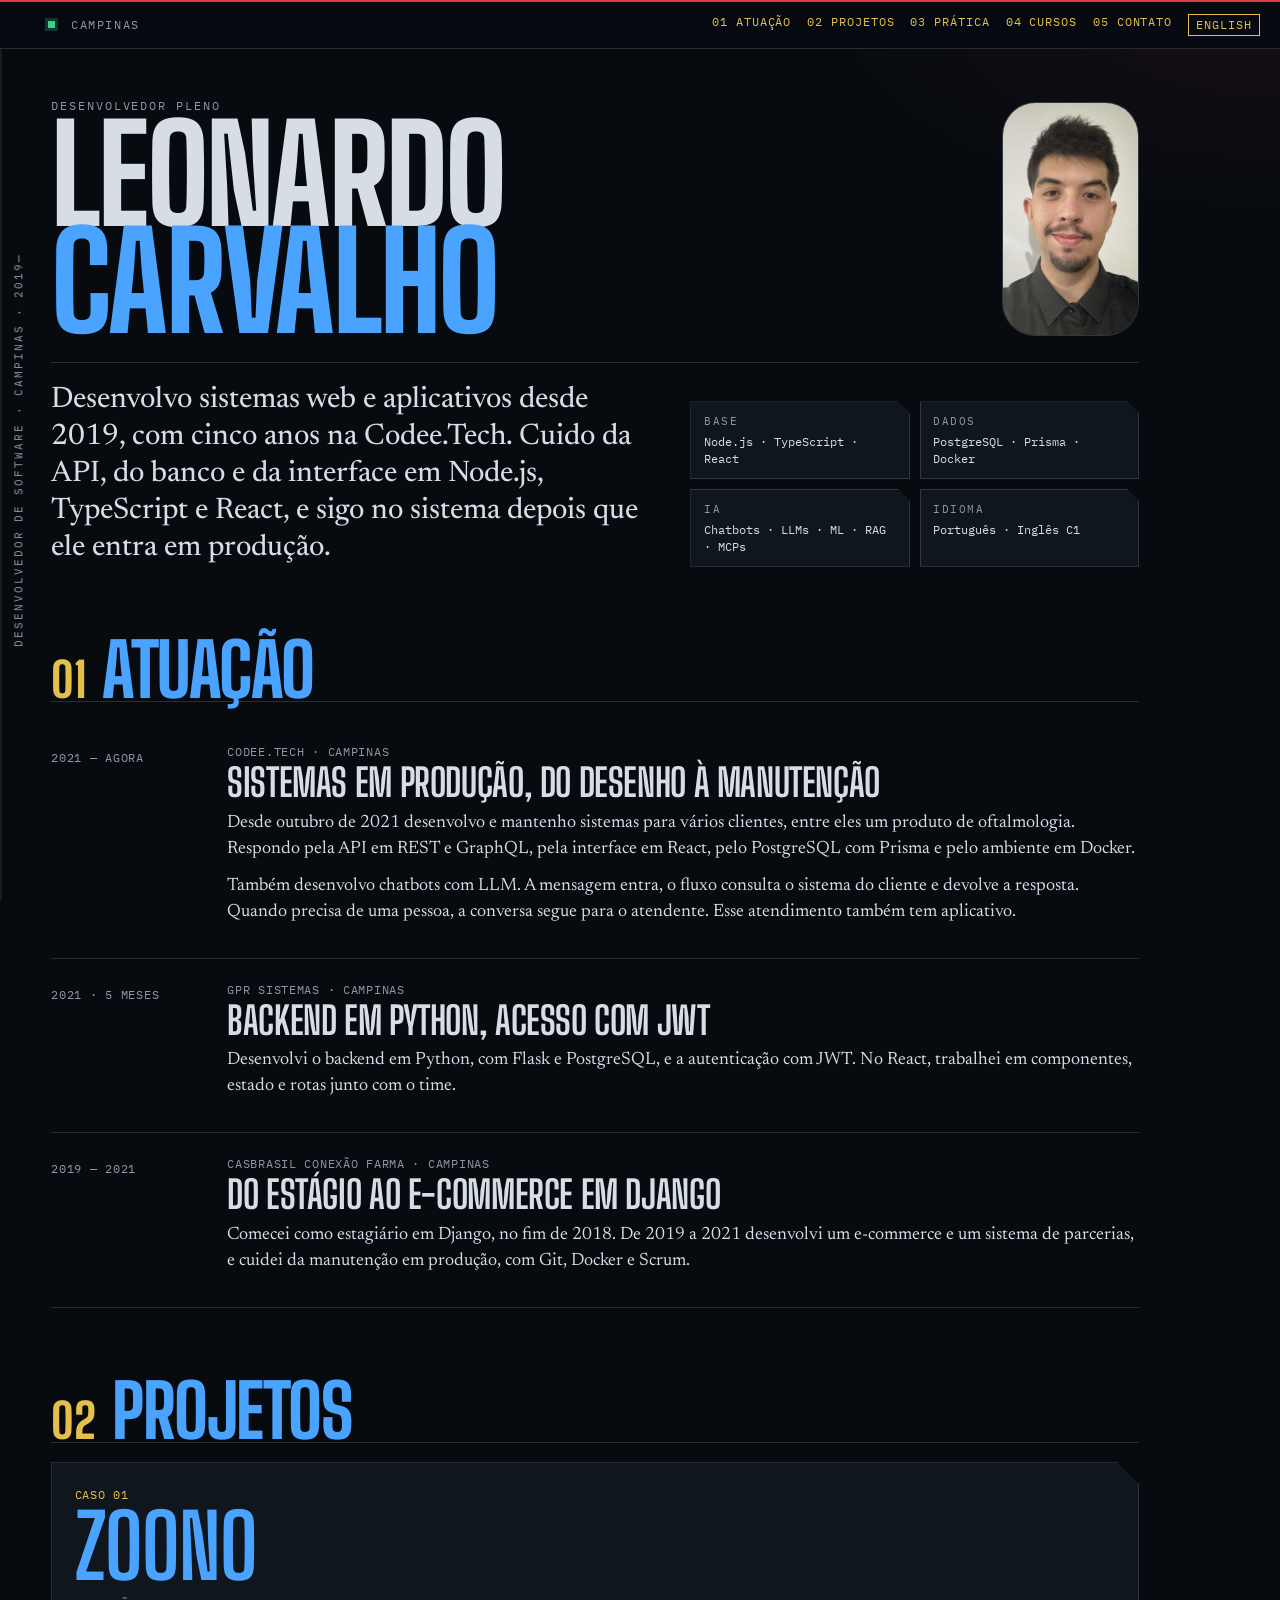
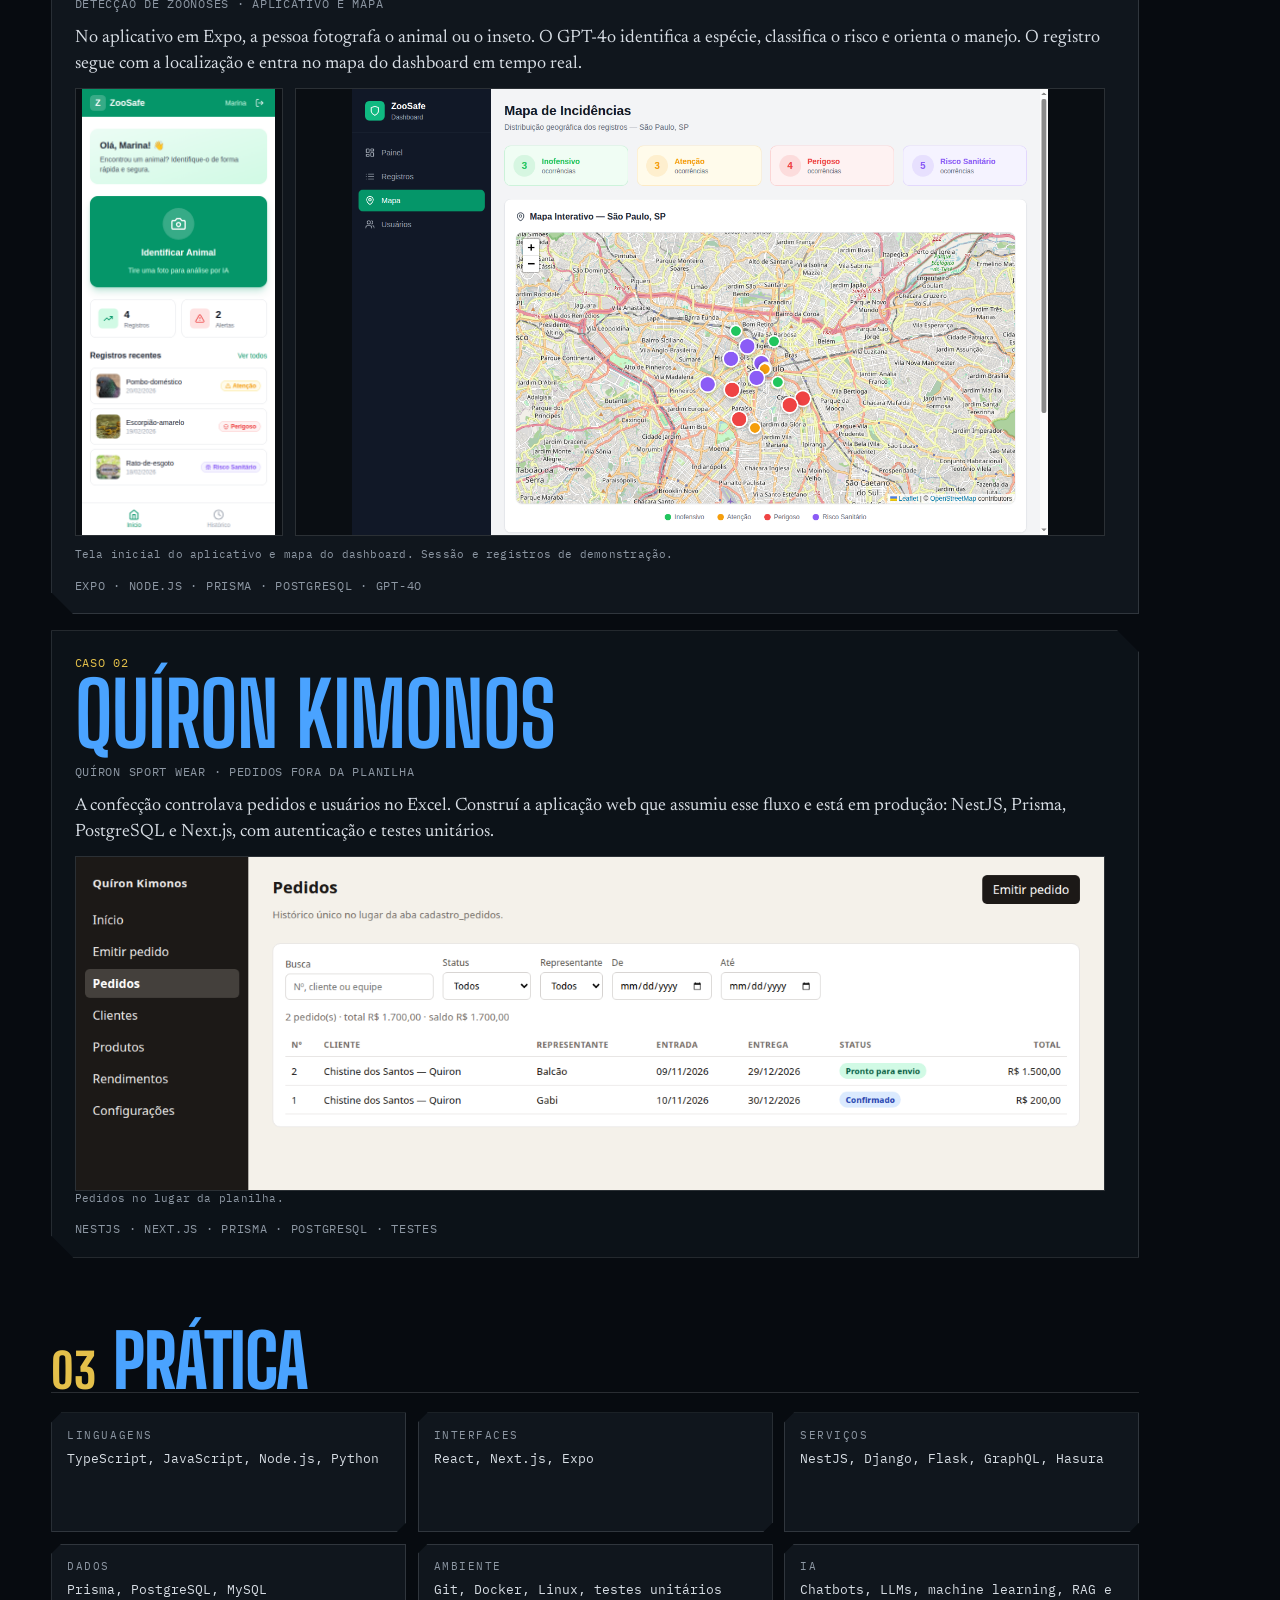
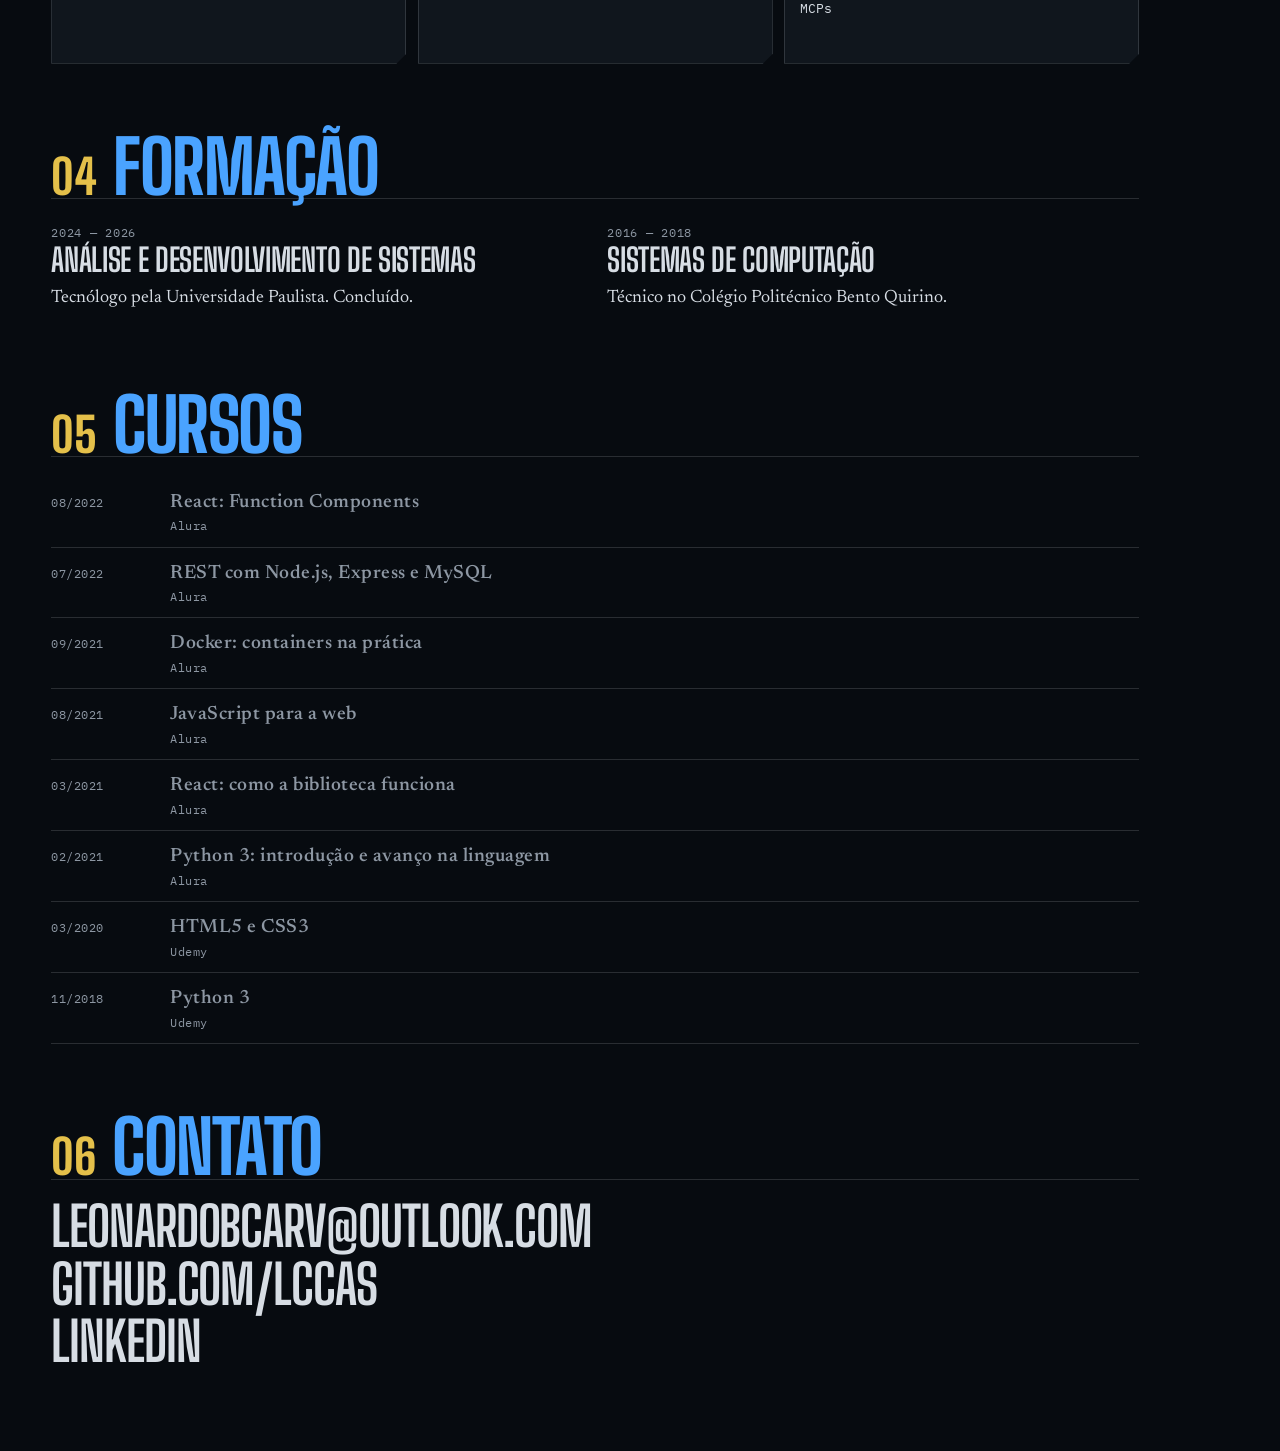
==== index.html @ 5de70f2d "init" ====
<!DOCTYPE html>
<html lang="pt-BR">
<head>
  <meta charset="utf-8" />
  <meta name="viewport" content="width=device-width, initial-scale=1" />
  <title>Leonardo Carvalho — Desenvolvedor de Software</title>
  <meta name="description" content="Leonardo Carvalho, desenvolvedor de software pleno em Campinas. Node.js, TypeScript, React, Python, chatbots e LLMs." />
  <link rel="preconnect" href="https://fonts.googleapis.com" />
  <link rel="preconnect" href="https://fonts.gstatic.com" crossorigin />
  <link href="https://fonts.googleapis.com/css2?family=Big+Shoulders+Display:wght@600;800&family=IBM+Plex+Mono:wght@400;500&family=Newsreader:ital,opsz,wght@0,6..72,450;0,6..72,560;1,6..72,450&display=swap" rel="stylesheet" />
  <link rel="stylesheet" href="styles.css" />
  <link rel="alternate" hreflang="en" href="en/index.html" />
  <link rel="icon" href="data:image/svg+xml,%3Csvg xmlns='http://www.w3.org/2000/svg' viewBox='0 0 32 32'%3E%3Crect width='32' height='32' fill='%23110f0a'/%3E%3Cpath d='M4 4h8M4 4v8M28 28h-8M28 28v-8' stroke='%23f5e642' stroke-width='2'/%3E%3C/svg%3E" />
</head>
<body>
  <header class="hud">
    <p class="hud-id"><span class="live"></span> Campinas</p>
    <nav aria-label="Seções">
      <a href="#atuacao">01 Atuação</a>
      <a href="#projetos">02 Projetos</a>
      <a href="#pratica">03 Prática</a>
      <a href="#cursos">04 Cursos</a>
      <a href="#contato">05 Contato</a>
      <a class="lang" href="en/index.html" hreflang="en" lang="en">English</a>
    </nav>
  </header>

  <p class="spine" aria-hidden="true">Desenvolvedor de software · Campinas · 2019—</p>

  <main id="topo">
    <section class="cover">
      <div class="cover-head">
        <div>
          <p class="kicker">Desenvolvedor pleno</p>
          <h1>
            <span>Leonardo</span>
            <span class="hit">Carvalho</span>
          </h1>
        </div>
        <img class="portrait" src="images/leonardo.jpg" alt="Retrato de Leonardo Carvalho.">
      </div>
      <div class="cover-grid">
        <p class="lede">Desenvolvo sistemas web e aplicativos desde 2019, com cinco anos na Codee.Tech. Cuido da API, do banco e da interface em Node.js, TypeScript e React, e sigo no sistema depois que ele entra em produção.</p>
        <dl class="meters">
          <div><dt>Base</dt><dd>Node.js · TypeScript · React</dd></div>
          <div><dt>Dados</dt><dd>PostgreSQL · Prisma · Docker</dd></div>
          <div><dt>IA</dt><dd>Chatbots · LLMs · ML · RAG · MCPs</dd></div>
          <div><dt>Idioma</dt><dd>Português · Inglês C1</dd></div>
        </dl>
      </div>
    </section>

    <section id="atuacao" class="chapter">
      <header class="chapter-head">
        <p>01</p>
        <h2>Atuação</h2>
      </header>

      <article class="plate">
        <p class="stamp">2021 — agora</p>
        <div>
          <p class="org">Codee.Tech · Campinas</p>
          <h3>Sistemas em produção, do desenho à manutenção</h3>
          <p>Desde outubro de 2021 desenvolvo e mantenho sistemas para vários clientes, entre eles um produto de oftalmologia. Respondo pela API em REST e GraphQL, pela interface em React, pelo PostgreSQL com Prisma e pelo ambiente em Docker.</p>
          <p>Também desenvolvo chatbots com LLM. A mensagem entra, o fluxo consulta o sistema do cliente e devolve a resposta. Quando precisa de uma pessoa, a conversa segue para o atendente. Esse atendimento também tem aplicativo.</p>
        </div>
      </article>

      <article class="plate">
        <p class="stamp">2021 · 5 meses</p>
        <div>
          <p class="org">GPR Sistemas · Campinas</p>
          <h3>Backend em Python, acesso com JWT</h3>
          <p>Desenvolvi o backend em Python, com Flask e PostgreSQL, e a autenticação com JWT. No React, trabalhei em componentes, estado e rotas junto com o time.</p>
        </div>
      </article>

      <article class="plate">
        <p class="stamp">2019 — 2021</p>
        <div>
          <p class="org">Casbrasil Conexão Farma · Campinas</p>
          <h3>Do estágio ao e-commerce em Django</h3>
          <p>Comecei como estagiário em Django, no fim de 2018. De 2019 a 2021 desenvolvi um e-commerce e um sistema de parcerias, e cuidei da manutenção em produção, com Git, Docker e Scrum.</p>
        </div>
      </article>
    </section>

    <section id="projetos" class="chapter">
      <header class="chapter-head">
        <p>02</p>
        <h2>Projetos</h2>
      </header>

      <article class="feature">
        <p class="case">Caso 01</p>
        <h3>ZooNo</h3>
        <p class="tag">Detecção de zoonoses · aplicativo e mapa</p>
        <p>No aplicativo em Expo, a pessoa fotografa o animal ou o inseto. O GPT-4o identifica a espécie, classifica o risco e orienta o manejo. O registro segue com a localização e entra no mapa do dashboard em tempo real.</p>
        <figure class="shots">
          <img src="images/zoono-home.png" alt="Tela inicial do aplicativo ZooNo, logo depois do login, com o atalho para identificar o animal e os registros recentes.">
          <img src="images/zoono-mapa.png" alt="Mapa de incidências do dashboard ZooNo, com registros classificados por nível de risco.">
          <figcaption>Tela inicial do aplicativo e mapa do dashboard. Sessão e registros de demonstração.</figcaption>
        </figure>
        <p class="spec-line">Expo · Node.js · Prisma · PostgreSQL · GPT-4o</p>
      </article>

      <article class="feature alt">
        <p class="case">Caso 02</p>
        <h3>Quíron Kimonos</h3>
        <p class="tag">Quíron Sport Wear · pedidos fora da planilha</p>
        <p>A confecção controlava pedidos e usuários no Excel. Construí a aplicação web que assumiu esse fluxo e está em produção: NestJS, Prisma, PostgreSQL e Next.js, com autenticação e testes unitários.</p>
        <figure class="shot-wide">
          <img src="images/quiron-pedidos.png" alt="Lista de pedidos do Quíron Kimonos, com busca, status, cliente e total.">
          <figcaption>Pedidos no lugar da planilha.</figcaption>
        </figure>
        <p class="spec-line">NestJS · Next.js · Prisma · PostgreSQL · testes</p>
      </article>

    </section>

    <section id="pratica" class="chapter">
      <header class="chapter-head">
        <p>03</p>
        <h2>Prática</h2>
      </header>
      <ul class="grid">
        <li><span>Linguagens</span>TypeScript, JavaScript, Node.js, Python</li>
        <li><span>Interfaces</span>React, Next.js, Expo</li>
        <li><span>Serviços</span>NestJS, Django, Flask, GraphQL, Hasura</li>
        <li><span>Dados</span>Prisma, PostgreSQL, MySQL</li>
        <li><span>Ambiente</span>Git, Docker, Linux, testes unitários</li>
        <li><span>IA</span>Chatbots, LLMs, machine learning, RAG e MCPs</li>
      </ul>
    </section>

    <section id="formacao" class="chapter slim">
      <header class="chapter-head">
        <p>04</p>
        <h2>Formação</h2>
      </header>
      <div class="two">
        <article>
          <p class="stamp">2024 — 2026</p>
          <h3>Análise e Desenvolvimento de Sistemas</h3>
          <p>Tecnólogo pela Universidade Paulista. Concluído.</p>
        </article>
        <article>
          <p class="stamp">2016 — 2018</p>
          <h3>Sistemas de Computação</h3>
          <p>Técnico no Colégio Politécnico Bento Quirino.</p>
        </article>
      </div>
    </section>

    <section id="cursos" class="chapter">
      <header class="chapter-head">
        <p>05</p>
        <h2>Cursos</h2>
      </header>
      <ul class="courses">
        <li><span>08/2022</span><div><strong>React: Function Components</strong>Alura</div></li>
        <li><span>07/2022</span><div><strong>REST com Node.js, Express e MySQL</strong>Alura</div></li>
        <li><span>09/2021</span><div><strong>Docker: containers na prática</strong>Alura</div></li>
        <li><span>08/2021</span><div><strong>JavaScript para a web</strong>Alura</div></li>
        <li><span>03/2021</span><div><strong>React: como a biblioteca funciona</strong>Alura</div></li>
        <li><span>02/2021</span><div><strong>Python 3: introdução e avanço na linguagem</strong>Alura</div></li>
        <li><span>03/2020</span><div><strong>HTML5 e CSS3</strong>Udemy</div></li>
        <li><span>11/2018</span><div><strong>Python 3</strong>Udemy</div></li>
      </ul>
    </section>

    <section id="contato" class="chapter contact">
      <header class="chapter-head">
        <p>06</p>
        <h2>Contato</h2>
      </header>
      <ul>
        <li><a href="mailto:leonardobcarv@outlook.com">leonardobcarv@outlook.com</a></li>
        <li><a href="https://github.com/lccas" rel="noopener noreferrer">github.com/lccas</a></li>
        <li><a href="https://linkedin.com/in/leonardocarvalho133" rel="noopener noreferrer">LinkedIn</a></li>
      </ul>
    </section>
  </main>
</body>
</html>
---- styles.css ----
:root {
  --bg: #070b10;
  --bg-2: #10161d;
  --ink: #d7dde4;
  --muted: #8d97a3;
  --line: rgba(215, 221, 228, 0.16);
  --blue: #4aa3ff;
  --yellow: #e4c04a;
  --green: #3dcf8e;
  --red: #e23b48;
  --display: "Big Shoulders Display", "Arial Narrow", Impact, sans-serif;
  --serif: "Newsreader", Georgia, serif;
  --mono: "IBM Plex Mono", ui-monospace, monospace;
}

* { box-sizing: border-box; }

html { scroll-behavior: smooth; }

body {
  margin: 0;
  background:
    radial-gradient(900px 420px at 100% 0%, rgba(226, 59, 72, 0.08), transparent 50%),
    var(--bg);
  color: var(--ink);
  font-family: var(--serif);
  font-size: 1.125rem;
  line-height: 1.45;
}

::selection { background: var(--blue); color: #071018; }

a { color: var(--blue); text-decoration-thickness: 1px; text-underline-offset: 0.18em; }
a:hover { color: var(--ink); }
a:focus-visible { outline: 2px solid var(--blue); outline-offset: 3px; }

.hud {
  position: sticky;
  top: 0;
  z-index: 5;
  display: flex;
  justify-content: space-between;
  align-items: center;
  gap: 1rem;
  padding: 0.75rem 1.25rem 0.75rem 3rem;
  background: rgba(7, 11, 16, 0.94);
  border-top: 2px solid var(--red);
  border-bottom: 1px solid var(--line);
}

.hud-id {
  margin: 0;
  font-family: var(--mono);
  font-size: 0.72rem;
  letter-spacing: 0.14em;
  text-transform: uppercase;
  color: var(--muted);
}

.live {
  display: inline-block;
  width: 0.45rem;
  height: 0.45rem;
  margin-right: 0.45rem;
  background: var(--green);
  box-shadow: 0 0 0 3px rgba(61, 207, 142, 0.22);
  vertical-align: 0.05em;
}

nav { display: flex; flex-wrap: wrap; gap: 0.35rem 1rem; }

nav a {
  color: var(--yellow);
  font-family: var(--mono);
  font-size: 0.72rem;
  letter-spacing: 0.08em;
  text-transform: uppercase;
  text-decoration: none;
}

nav a:hover { color: var(--ink); }

nav a.lang {
  padding: 0.2rem 0.45rem;
  border: 1px solid var(--yellow);
  line-height: 1.2;
}

nav a.lang:hover { border-color: var(--ink); }

.spine {
  position: fixed;
  z-index: 3;
  top: 0;
  bottom: 0;
  left: 0;
  width: 2.4rem;
  margin: 0;
  display: flex;
  align-items: center;
  justify-content: center;
  writing-mode: vertical-rl;
  transform: rotate(180deg);
  border-right: 1px solid var(--line);
  background: #070b10;
  color: var(--muted);
  font-family: var(--mono);
  font-size: 0.68rem;
  letter-spacing: 0.18em;
  text-transform: uppercase;
}

main {
  width: min(68rem, calc(100% - 4.6rem));
  margin: 0 1.4rem 0 3.2rem;
  padding: 3rem 0 5rem;
}

.chapter,
.cover { scroll-margin-top: 4.5rem; }

.kicker {
  margin: 0 0 0.4rem;
  color: var(--muted);
  font-family: var(--mono);
  font-size: 0.75rem;
  letter-spacing: 0.16em;
  text-transform: uppercase;
}

h1 {
  margin: 0;
  font-family: var(--display);
  font-weight: 800;
  font-size: clamp(4.6rem, 13vw, 8.4rem);
  line-height: 0.8;
  letter-spacing: -0.02em;
  text-transform: uppercase;
}

h1 span { display: block; }

h1 .hit { color: var(--blue); }

.cover-head {
  display: grid;
  grid-template-columns: minmax(0, 1fr) auto;
  align-items: end;
  gap: 1.2rem 1.6rem;
}

.portrait {
  width: 8.6rem;
  height: 14.6rem;
  margin: 0;
  object-fit: cover;
  object-position: center 18%;
  border: 1px solid var(--line);
  border-radius: 2.1rem;
  background: var(--bg-2);
}

.cover-grid {
  display: grid;
  grid-template-columns: 1.15fr 0.85fr;
  gap: 2rem;
  align-items: end;
  margin-top: 1.6rem;
  padding-top: 1.2rem;
  border-top: 1px solid var(--line);
}

.lede {
  margin: 0;
  max-width: 38rem;
  font-size: clamp(1.35rem, 2.4vw, 1.85rem);
  line-height: 1.25;
  font-weight: 450;
}

.meters {
  margin: 0;
  display: grid;
  grid-template-columns: 1fr 1fr;
  gap: 0.6rem;
}

.meters div {
  padding: 0.75rem 0.8rem 0.7rem;
  background: var(--bg-2);
  border: 1px solid var(--line);
  clip-path: polygon(0 0, calc(100% - 12px) 0, 100% 12px, 100% 100%, 0 100%);
}

.meters dt {
  margin: 0 0 0.2rem;
  color: var(--muted);
  font-family: var(--mono);
  font-size: 0.68rem;
  letter-spacing: 0.14em;
  text-transform: uppercase;
}

.meters dd {
  margin: 0;
  font-family: var(--mono);
  font-size: 0.78rem;
  line-height: 1.35;
  color: var(--ink);
}

.chapter { margin-top: 4.5rem; }

.chapter-head {
  display: flex;
  align-items: baseline;
  gap: 1rem;
  margin-bottom: 1.2rem;
  border-bottom: 1px solid var(--line);
}

.chapter-head p {
  margin: 0;
  color: var(--yellow);
  font-family: var(--display);
  font-size: 3rem;
  font-weight: 800;
  line-height: 0.9;
}

h2 {
  margin: 0;
  color: var(--blue);
  font-family: var(--display);
  font-weight: 800;
  font-size: clamp(3rem, 7vw, 4.6rem);
  line-height: 0.85;
  letter-spacing: -0.02em;
  text-transform: uppercase;
}

.plate {
  display: grid;
  grid-template-columns: 9.5rem 1fr;
  gap: 1rem 1.5rem;
  padding: 1.35rem 0;
  border-bottom: 1px solid rgba(239, 231, 210, 0.14);
}

.stamp,
.org,
.tag,
.spec-line,
.case {
  font-family: var(--mono);
  letter-spacing: 0.06em;
  text-transform: uppercase;
}

.stamp {
  margin: 0.35rem 0 0;
  color: var(--muted);
  font-size: 0.75rem;
}

.org, .tag {
  margin: 0;
  color: var(--muted);
  font-size: 0.75rem;
}

h3 {
  margin: 0.25rem 0 0.55rem;
  font-family: var(--display);
  font-weight: 700;
  font-size: clamp(1.8rem, 3vw, 2.4rem);
  line-height: 0.95;
  letter-spacing: -0.01em;
  text-transform: uppercase;
}

.plate p:not(.stamp):not(.org),
.feature p:not(.case):not(.tag):not(.spec-line),
.two p:not(.stamp) {
  margin: 0 0 0.7rem;
  color: var(--ink);
}

.feature {
  position: relative;
  margin: 0 0 1rem;
  padding: 1.4rem 2.1rem 1.2rem 1.4rem;
  background: var(--bg-2);
  border: 1px solid var(--line);
  clip-path: polygon(0 0, calc(100% - 22px) 0, 100% 22px, 100% 100%, 22px 100%, 0 calc(100% - 22px));
}

.feature.alt { background: #0c1218; }

.feature h3 {
  color: var(--blue);
  font-size: clamp(3.2rem, 8vw, 5.5rem);
  margin: 0.15rem 0 0.35rem;
}

.case { margin: 0; color: var(--yellow); font-size: 0.75rem; }

.tag { margin-bottom: 0.8rem; }

.spec-line {
  margin: 0.4rem 0 0;
  color: var(--muted);
  font-size: 0.75rem;
}

.shots {
  display: grid;
  grid-template-columns: 13rem 1fr;
  gap: 0.7rem 0.8rem;
  margin: 0.2rem 0 0.85rem;
  align-items: stretch;
}

.shots img {
  width: 100%;
  height: 28rem;
  object-fit: contain;
  object-position: center;
  border: 1px solid var(--line);
  background: #0a0e13;
}

.shots figcaption,
.shot-wide figcaption {
  grid-column: 1 / -1;
  margin: 0;
  color: var(--muted);
  font-family: var(--mono);
  font-size: 0.68rem;
  letter-spacing: 0.02em;
}

.shot-wide {
  margin: 0.2rem 0 0.85rem;
}

.shot-wide img {
  display: block;
  width: 100%;
  height: auto;
  border: 1px solid var(--line);
  background: #0a0e13;
}

.grid {
  display: grid;
  grid-template-columns: repeat(3, 1fr);
  gap: 0.7rem;
  margin: 0;
  padding: 0;
  list-style: none;
}

.grid li {
  min-height: 7.5rem;
  padding: 0.9rem 0.95rem;
  border: 1px solid var(--line);
  background: var(--bg-2);
  font-family: var(--mono);
  font-size: 0.82rem;
  line-height: 1.4;
  clip-path: polygon(10px 0, 100% 0, 100% calc(100% - 10px), calc(100% - 10px) 100%, 0 100%, 0 10px);
}

.grid span {
  display: block;
  margin-bottom: 0.45rem;
  color: var(--muted);
  font-size: 0.68rem;
  letter-spacing: 0.14em;
  text-transform: uppercase;
}

.courses {
  margin: 0;
  padding: 0;
  list-style: none;
}

.courses li {
  display: grid;
  grid-template-columns: 6.2rem 1fr;
  gap: 0.4rem 1.25rem;
  align-items: baseline;
  padding: 0.75rem 0;
  border-bottom: 1px solid var(--line);
}

.courses span {
  color: var(--muted);
  font-family: var(--mono);
  font-size: 0.78rem;
  letter-spacing: 0.04em;
}

.courses strong {
  display: block;
  font-family: var(--serif);
  font-weight: 560;
  font-size: 1.2rem;
}

.courses div {
  color: var(--muted);
  font-family: var(--mono);
  font-size: 0.78rem;
  letter-spacing: 0.04em;
}

.two {
  display: grid;
  grid-template-columns: 1fr 1fr;
  gap: 1.5rem;
}

.two h3 { font-size: 2rem; }

.contact ul {
  margin: 0;
  padding: 0;
  list-style: none;
}

.contact a {
  display: inline-block;
  margin: 0.15rem 0;
  color: var(--ink);
  font-family: var(--display);
  font-size: clamp(2rem, 5vw, 3.4rem);
  font-weight: 700;
  line-height: 0.95;
  letter-spacing: -0.02em;
  text-decoration: none;
  text-transform: uppercase;
}

.contact a:hover { color: var(--blue); }

@media (max-width: 860px) {
  .spine { display: none; }
  .hud { padding-left: 1rem; }
  main { width: min(68rem, calc(100% - 2rem)); margin: 0 auto; }
  .cover-grid,
  .plate,
  .two,
  .courses li,
  .grid { grid-template-columns: 1fr; }
  h1 { font-size: clamp(3.2rem, 16vw, 5.2rem); }
  .portrait { width: 5.2rem; height: 8.8rem; border-radius: 1.45rem; }
  .feature h3 { font-size: clamp(2.8rem, 14vw, 4rem); }
  .shots { grid-template-columns: 1fr; }
  .shots img { height: auto; max-height: 32rem; }
  .shots img:last-of-type { max-height: 16rem; }
}
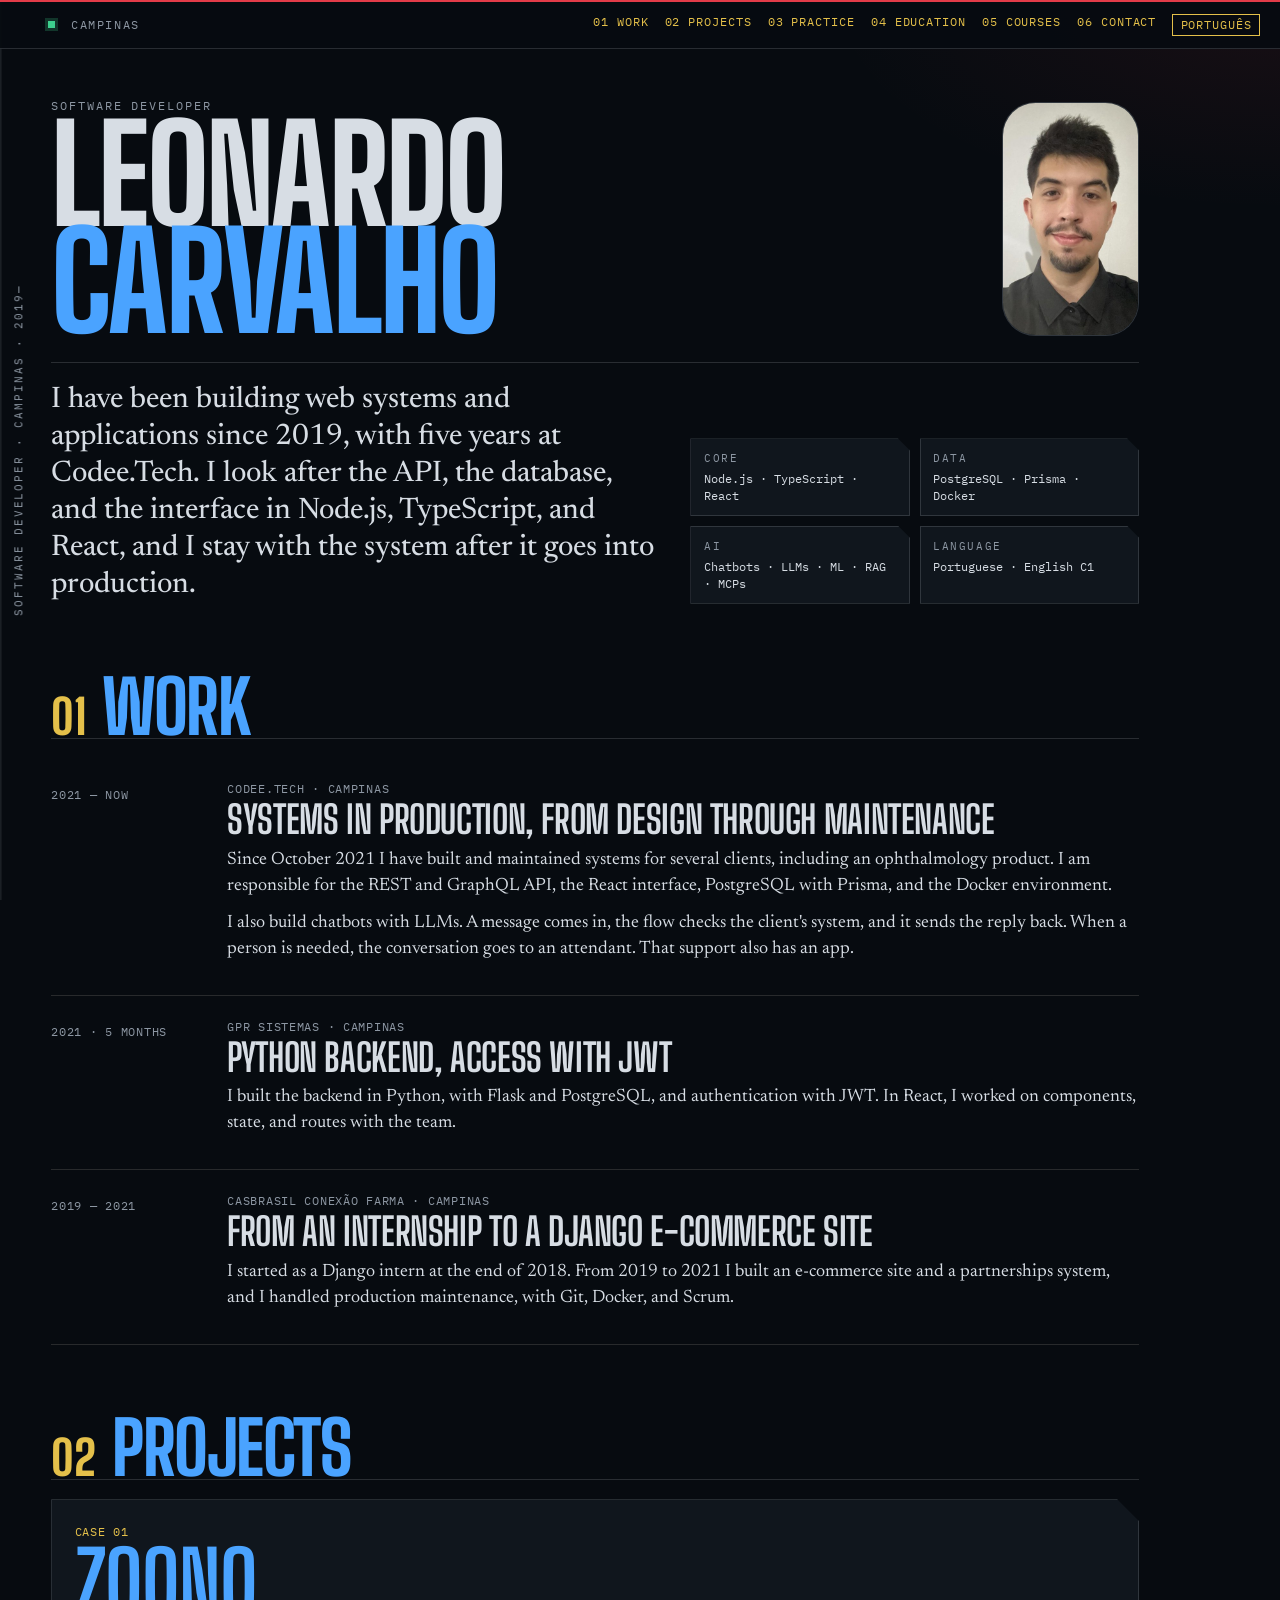
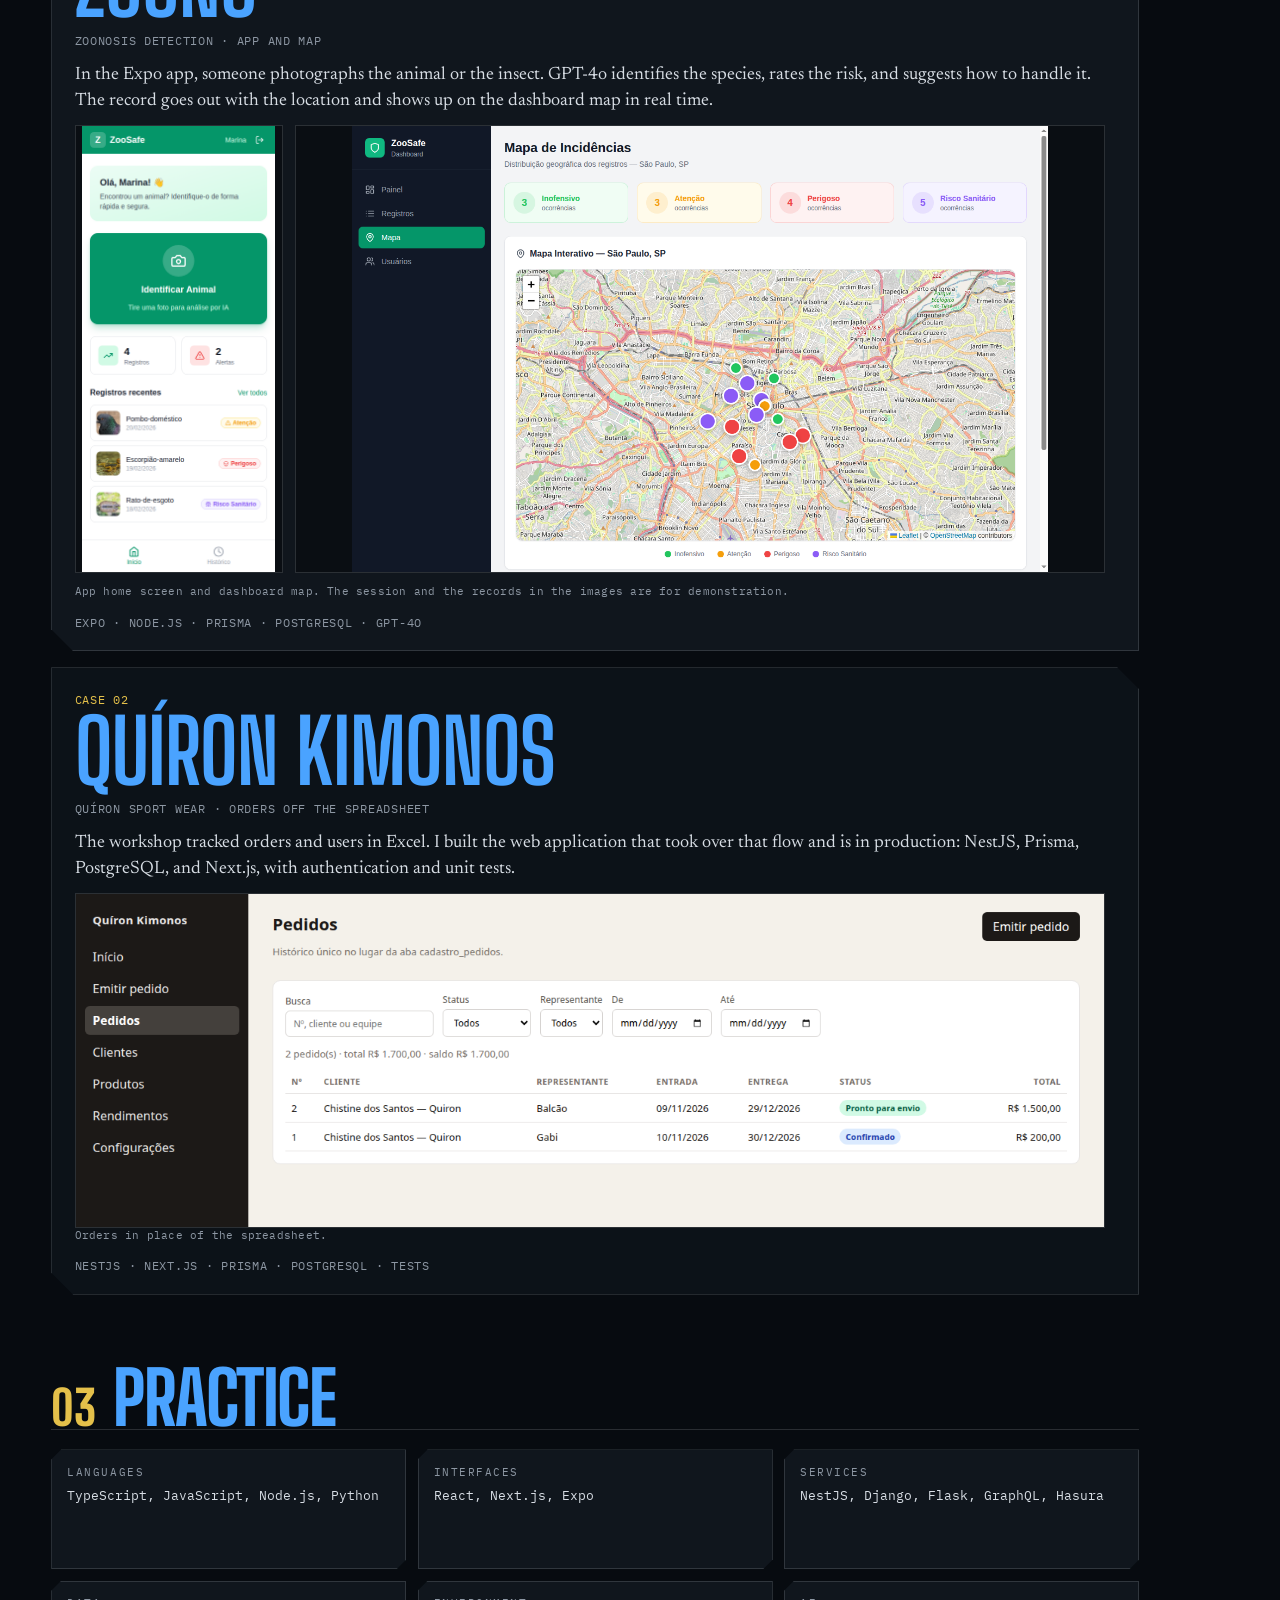
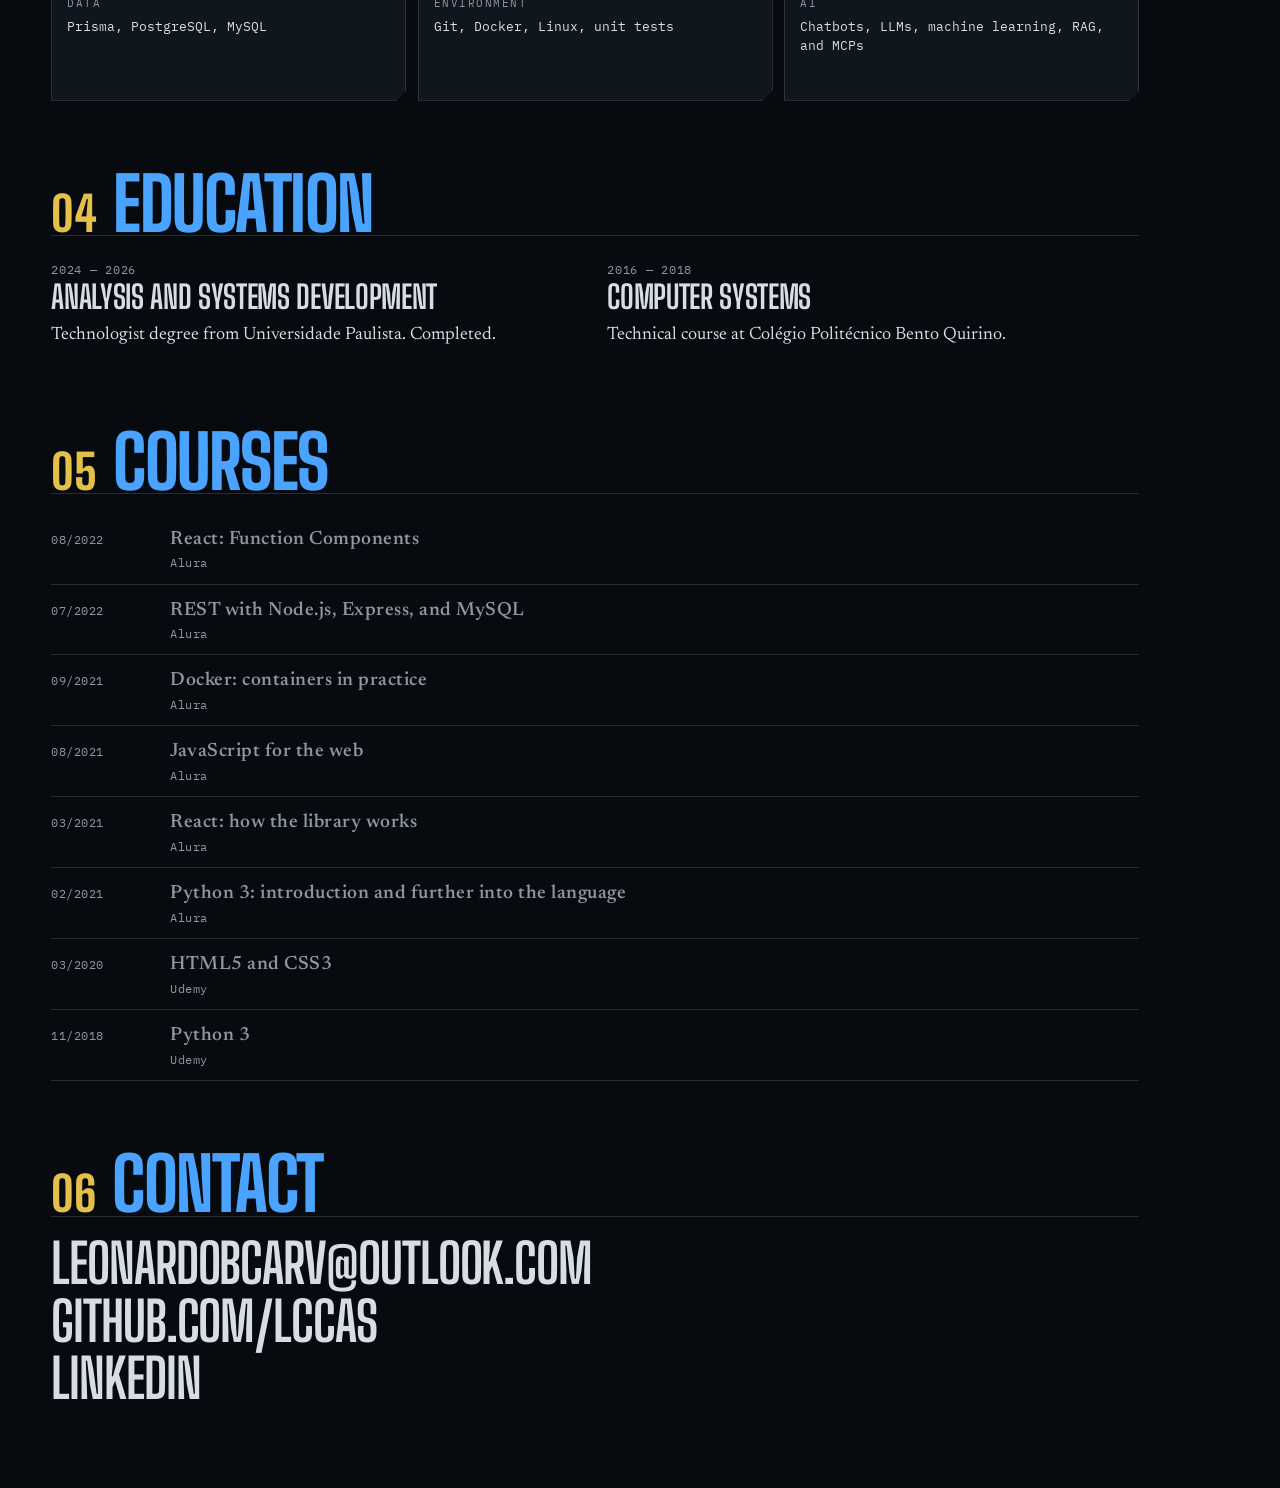
==== commit aa2e565f: "translate pt to en" ====
--- a/index.html
+++ b/index.html
@@ -1,77 +1,78 @@
 <!DOCTYPE html>
-<html lang="pt-BR">
+<html lang="en">
 <head>
   <meta charset="utf-8" />
   <meta name="viewport" content="width=device-width, initial-scale=1" />
-  <title>Leonardo Carvalho — Desenvolvedor de Software</title>
-  <meta name="description" content="Leonardo Carvalho, desenvolvedor de software pleno em Campinas. Node.js, TypeScript, React, Python, chatbots e LLMs." />
+  <title>Leonardo Carvalho — Software Developer</title>
+  <meta name="description" content="Leonardo Carvalho, software developer in Campinas. Node.js, TypeScript, React, Python, chatbots, and LLMs." />
   <link rel="preconnect" href="https://fonts.googleapis.com" />
   <link rel="preconnect" href="https://fonts.gstatic.com" crossorigin />
   <link href="https://fonts.googleapis.com/css2?family=Big+Shoulders+Display:wght@600;800&family=IBM+Plex+Mono:wght@400;500&family=Newsreader:ital,opsz,wght@0,6..72,450;0,6..72,560;1,6..72,450&display=swap" rel="stylesheet" />
   <link rel="stylesheet" href="styles.css" />
-  <link rel="alternate" hreflang="en" href="en/index.html" />
+  <link rel="alternate" hreflang="pt-BR" href="pt/index.html" />
   <link rel="icon" href="data:image/svg+xml,%3Csvg xmlns='http://www.w3.org/2000/svg' viewBox='0 0 32 32'%3E%3Crect width='32' height='32' fill='%23110f0a'/%3E%3Cpath d='M4 4h8M4 4v8M28 28h-8M28 28v-8' stroke='%23f5e642' stroke-width='2'/%3E%3C/svg%3E" />
 </head>
 <body>
   <header class="hud">
     <p class="hud-id"><span class="live"></span> Campinas</p>
-    <nav aria-label="Seções">
-      <a href="#atuacao">01 Atuação</a>
-      <a href="#projetos">02 Projetos</a>
-      <a href="#pratica">03 Prática</a>
-      <a href="#cursos">04 Cursos</a>
-      <a href="#contato">05 Contato</a>
-      <a class="lang" href="en/index.html" hreflang="en" lang="en">English</a>
+    <nav aria-label="Sections">
+      <a href="#work">01 Work</a>
+      <a href="#projects">02 Projects</a>
+      <a href="#practice">03 Practice</a>
+      <a href="#education">04 Education</a>
+      <a href="#courses">05 Courses</a>
+      <a href="#contact">06 Contact</a>
+      <a class="lang" href="pt/index.html" hreflang="pt-BR" lang="pt-BR">Português</a>
     </nav>
   </header>
 
-  <p class="spine" aria-hidden="true">Desenvolvedor de software · Campinas · 2019—</p>
+  <p class="spine" aria-hidden="true">Software developer · Campinas · 2019—</p>
 
-  <main id="topo">
+  <main id="top">
     <section class="cover">
       <div class="cover-head">
         <div>
-          <p class="kicker">Desenvolvedor pleno</p>
+          <p class="kicker">Software developer</p>
           <h1>
             <span>Leonardo</span>
             <span class="hit">Carvalho</span>
           </h1>
         </div>
-        <img class="portrait" src="images/leonardo.jpg" alt="Retrato de Leonardo Carvalho.">
+        <img class="portrait" src="images/leonardo.jpg" alt="Portrait of Leonardo Carvalho.">
       </div>
       <div class="cover-grid">
-        <p class="lede">Desenvolvo sistemas web e aplicativos desde 2019, com cinco anos na Codee.Tech. Cuido da API, do banco e da interface em Node.js, TypeScript e React, e sigo no sistema depois que ele entra em produção.</p>
+        <p class="lede">I have been building web systems and applications since 2019, with five years at Codee.Tech. I look after the API, the database, and the interface in Node.js, TypeScript, and React, and I stay with the system after it goes into production.</p>
         <dl class="meters">
-          <div><dt>Base</dt><dd>Node.js · TypeScript · React</dd></div>
-          <div><dt>Dados</dt><dd>PostgreSQL · Prisma · Docker</dd></div>
-          <div><dt>IA</dt><dd>Chatbots · LLMs · ML · RAG · MCPs</dd></div>
-          <div><dt>Idioma</dt><dd>Português · Inglês C1</dd></div>
+          <div><dt>Core</dt><dd>Node.js · TypeScript · React</dd></div>
+          <div><dt>Data</dt><dd>PostgreSQL · Prisma · Docker</dd></div>
+          <div><dt>AI</dt><dd>Chatbots · LLMs · ML · RAG · MCPs</dd></div>
+          <div><dt>Language</dt><dd>Portuguese · English C1</dd></div>
         </dl>
       </div>
     </section>
 
-    <section id="atuacao" class="chapter">
+    <section id="work" class="chapter">
       <header class="chapter-head">
         <p>01</p>
-        <h2>Atuação</h2>
+        <h2>Work</h2>
       </header>
 
       <article class="plate">
-        <p class="stamp">2021 — agora</p>
+        <p class="stamp">2021 — now</p>
         <div>
           <p class="org">Codee.Tech · Campinas</p>
-          <h3>Sistemas em produção, do desenho à manutenção</h3>
-          <p>Desde outubro de 2021 desenvolvo e mantenho sistemas para vários clientes, entre eles um produto de oftalmologia. Respondo pela API em REST e GraphQL, pela interface em React, pelo PostgreSQL com Prisma e pelo ambiente em Docker.</p>
-          <p>Também desenvolvo chatbots com LLM. A mensagem entra, o fluxo consulta o sistema do cliente e devolve a resposta. Quando precisa de uma pessoa, a conversa segue para o atendente. Esse atendimento também tem aplicativo.</p>
+          <h3>Systems in production, from design through maintenance</h3>
+          <p>Since October 2021 I have built and maintained systems for several clients, including an ophthalmology product. I am responsible for the REST and GraphQL API, the React interface, PostgreSQL with Prisma, and the Docker environment.</p>
+          <p>I also build chatbots with LLMs. A message comes in, the flow checks the client's system, and it sends the reply back. When a person is needed, the conversation goes to an attendant. That support also has an app.</p>
         </div>
       </article>
 
       <article class="plate">
-        <p class="stamp">2021 · 5 meses</p>
+        <p class="stamp">2021 · 5 months</p>
         <div>
           <p class="org">GPR Sistemas · Campinas</p>
-          <h3>Backend em Python, acesso com JWT</h3>
-          <p>Desenvolvi o backend em Python, com Flask e PostgreSQL, e a autenticação com JWT. No React, trabalhei em componentes, estado e rotas junto com o time.</p>
+          <h3>Python backend, access with JWT</h3>
+          <p>I built the backend in Python, with Flask and PostgreSQL, and authentication with JWT. In React, I worked on components, state, and routes with the team.</p>
         </div>
       </article>
 
@@ -79,100 +80,100 @@
         <p class="stamp">2019 — 2021</p>
         <div>
           <p class="org">Casbrasil Conexão Farma · Campinas</p>
-          <h3>Do estágio ao e-commerce em Django</h3>
-          <p>Comecei como estagiário em Django, no fim de 2018. De 2019 a 2021 desenvolvi um e-commerce e um sistema de parcerias, e cuidei da manutenção em produção, com Git, Docker e Scrum.</p>
+          <h3>From an internship to a Django e-commerce site</h3>
+          <p>I started as a Django intern at the end of 2018. From 2019 to 2021 I built an e-commerce site and a partnerships system, and I handled production maintenance, with Git, Docker, and Scrum.</p>
         </div>
       </article>
     </section>
 
-    <section id="projetos" class="chapter">
+    <section id="projects" class="chapter">
       <header class="chapter-head">
         <p>02</p>
-        <h2>Projetos</h2>
+        <h2>Projects</h2>
       </header>
 
       <article class="feature">
-        <p class="case">Caso 01</p>
+        <p class="case">Case 01</p>
         <h3>ZooNo</h3>
-        <p class="tag">Detecção de zoonoses · aplicativo e mapa</p>
-        <p>No aplicativo em Expo, a pessoa fotografa o animal ou o inseto. O GPT-4o identifica a espécie, classifica o risco e orienta o manejo. O registro segue com a localização e entra no mapa do dashboard em tempo real.</p>
+        <p class="tag">Zoonosis detection · app and map</p>
+        <p>In the Expo app, someone photographs the animal or the insect. GPT-4o identifies the species, rates the risk, and suggests how to handle it. The record goes out with the location and shows up on the dashboard map in real time.</p>
         <figure class="shots">
-          <img src="images/zoono-home.png" alt="Tela inicial do aplicativo ZooNo, logo depois do login, com o atalho para identificar o animal e os registros recentes.">
-          <img src="images/zoono-mapa.png" alt="Mapa de incidências do dashboard ZooNo, com registros classificados por nível de risco.">
-          <figcaption>Tela inicial do aplicativo e mapa do dashboard. Sessão e registros de demonstração.</figcaption>
+          <img src="images/zoono-home.png" alt="ZooNo home screen just after login, with the shortcut to identify an animal and the recent records.">
+          <img src="images/zoono-mapa.png" alt="ZooNo dashboard incident map, with records classified by risk level.">
+          <figcaption>App home screen and dashboard map. The session and the records in the images are for demonstration.</figcaption>
         </figure>
         <p class="spec-line">Expo · Node.js · Prisma · PostgreSQL · GPT-4o</p>
       </article>
 
       <article class="feature alt">
-        <p class="case">Caso 02</p>
+        <p class="case">Case 02</p>
         <h3>Quíron Kimonos</h3>
-        <p class="tag">Quíron Sport Wear · pedidos fora da planilha</p>
-        <p>A confecção controlava pedidos e usuários no Excel. Construí a aplicação web que assumiu esse fluxo e está em produção: NestJS, Prisma, PostgreSQL e Next.js, com autenticação e testes unitários.</p>
+        <p class="tag">Quíron Sport Wear · orders off the spreadsheet</p>
+        <p>The workshop tracked orders and users in Excel. I built the web application that took over that flow and is in production: NestJS, Prisma, PostgreSQL, and Next.js, with authentication and unit tests.</p>
         <figure class="shot-wide">
-          <img src="images/quiron-pedidos.png" alt="Lista de pedidos do Quíron Kimonos, com busca, status, cliente e total.">
-          <figcaption>Pedidos no lugar da planilha.</figcaption>
+          <img src="images/quiron-pedidos.png" alt="Quíron Kimonos order list, with search, status, client, and total.">
+          <figcaption>Orders in place of the spreadsheet.</figcaption>
         </figure>
-        <p class="spec-line">NestJS · Next.js · Prisma · PostgreSQL · testes</p>
+        <p class="spec-line">NestJS · Next.js · Prisma · PostgreSQL · tests</p>
       </article>
 
     </section>
 
-    <section id="pratica" class="chapter">
+    <section id="practice" class="chapter">
       <header class="chapter-head">
         <p>03</p>
-        <h2>Prática</h2>
+        <h2>Practice</h2>
       </header>
       <ul class="grid">
-        <li><span>Linguagens</span>TypeScript, JavaScript, Node.js, Python</li>
+        <li><span>Languages</span>TypeScript, JavaScript, Node.js, Python</li>
         <li><span>Interfaces</span>React, Next.js, Expo</li>
-        <li><span>Serviços</span>NestJS, Django, Flask, GraphQL, Hasura</li>
-        <li><span>Dados</span>Prisma, PostgreSQL, MySQL</li>
-        <li><span>Ambiente</span>Git, Docker, Linux, testes unitários</li>
-        <li><span>IA</span>Chatbots, LLMs, machine learning, RAG e MCPs</li>
+        <li><span>Services</span>NestJS, Django, Flask, GraphQL, Hasura</li>
+        <li><span>Data</span>Prisma, PostgreSQL, MySQL</li>
+        <li><span>Environment</span>Git, Docker, Linux, unit tests</li>
+        <li><span>AI</span>Chatbots, LLMs, machine learning, RAG, and MCPs</li>
       </ul>
     </section>
 
-    <section id="formacao" class="chapter slim">
+    <section id="education" class="chapter slim">
       <header class="chapter-head">
         <p>04</p>
-        <h2>Formação</h2>
+        <h2>Education</h2>
       </header>
       <div class="two">
         <article>
           <p class="stamp">2024 — 2026</p>
-          <h3>Análise e Desenvolvimento de Sistemas</h3>
-          <p>Tecnólogo pela Universidade Paulista. Concluído.</p>
+          <h3>Analysis and Systems Development</h3>
+          <p>Technologist degree from Universidade Paulista. Completed.</p>
         </article>
         <article>
           <p class="stamp">2016 — 2018</p>
-          <h3>Sistemas de Computação</h3>
-          <p>Técnico no Colégio Politécnico Bento Quirino.</p>
+          <h3>Computer Systems</h3>
+          <p>Technical course at Colégio Politécnico Bento Quirino.</p>
         </article>
       </div>
     </section>
 
-    <section id="cursos" class="chapter">
+    <section id="courses" class="chapter">
       <header class="chapter-head">
         <p>05</p>
-        <h2>Cursos</h2>
+        <h2>Courses</h2>
       </header>
       <ul class="courses">
         <li><span>08/2022</span><div><strong>React: Function Components</strong>Alura</div></li>
-        <li><span>07/2022</span><div><strong>REST com Node.js, Express e MySQL</strong>Alura</div></li>
-        <li><span>09/2021</span><div><strong>Docker: containers na prática</strong>Alura</div></li>
-        <li><span>08/2021</span><div><strong>JavaScript para a web</strong>Alura</div></li>
-        <li><span>03/2021</span><div><strong>React: como a biblioteca funciona</strong>Alura</div></li>
-        <li><span>02/2021</span><div><strong>Python 3: introdução e avanço na linguagem</strong>Alura</div></li>
-        <li><span>03/2020</span><div><strong>HTML5 e CSS3</strong>Udemy</div></li>
+        <li><span>07/2022</span><div><strong>REST with Node.js, Express, and MySQL</strong>Alura</div></li>
+        <li><span>09/2021</span><div><strong>Docker: containers in practice</strong>Alura</div></li>
+        <li><span>08/2021</span><div><strong>JavaScript for the web</strong>Alura</div></li>
+        <li><span>03/2021</span><div><strong>React: how the library works</strong>Alura</div></li>
+        <li><span>02/2021</span><div><strong>Python 3: introduction and further into the language</strong>Alura</div></li>
+        <li><span>03/2020</span><div><strong>HTML5 and CSS3</strong>Udemy</div></li>
         <li><span>11/2018</span><div><strong>Python 3</strong>Udemy</div></li>
       </ul>
     </section>
 
-    <section id="contato" class="chapter contact">
+    <section id="contact" class="chapter contact">
       <header class="chapter-head">
         <p>06</p>
-        <h2>Contato</h2>
+        <h2>Contact</h2>
       </header>
       <ul>
         <li><a href="mailto:leonardobcarv@outlook.com">leonardobcarv@outlook.com</a></li>
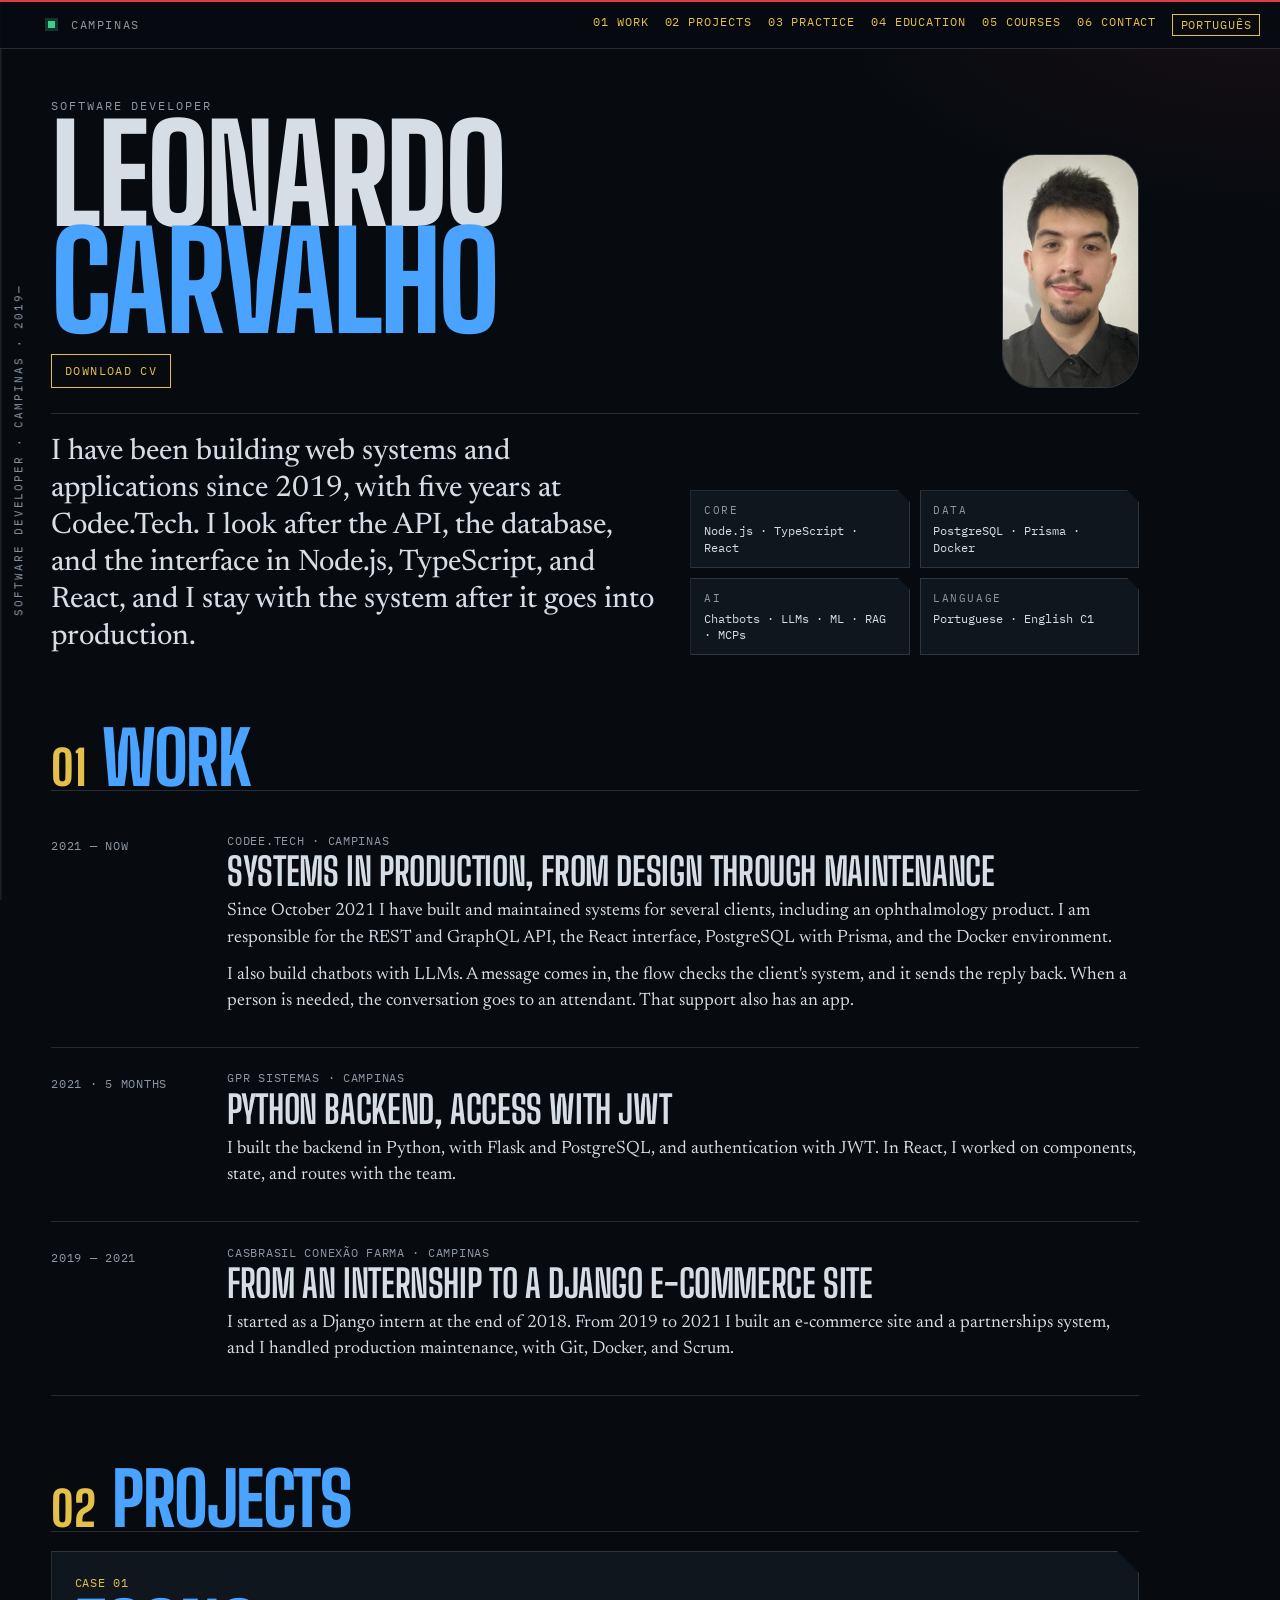
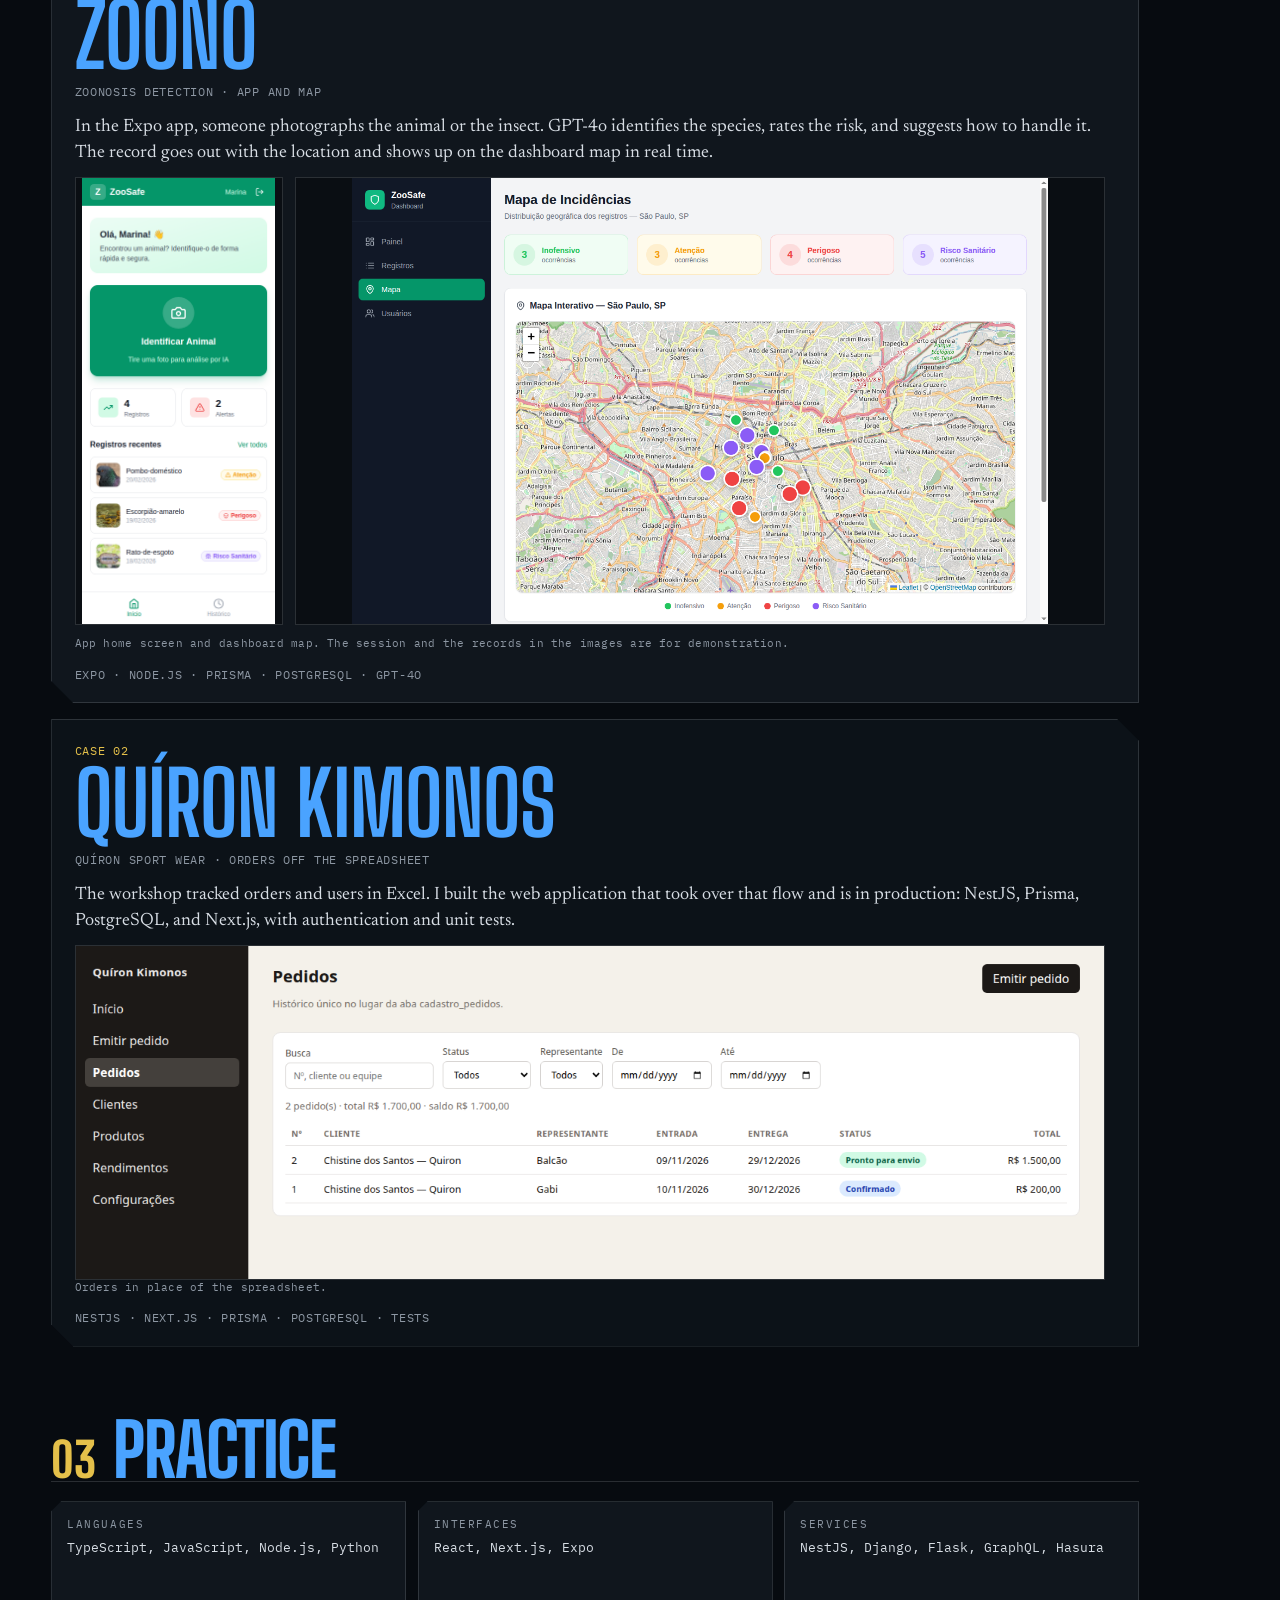
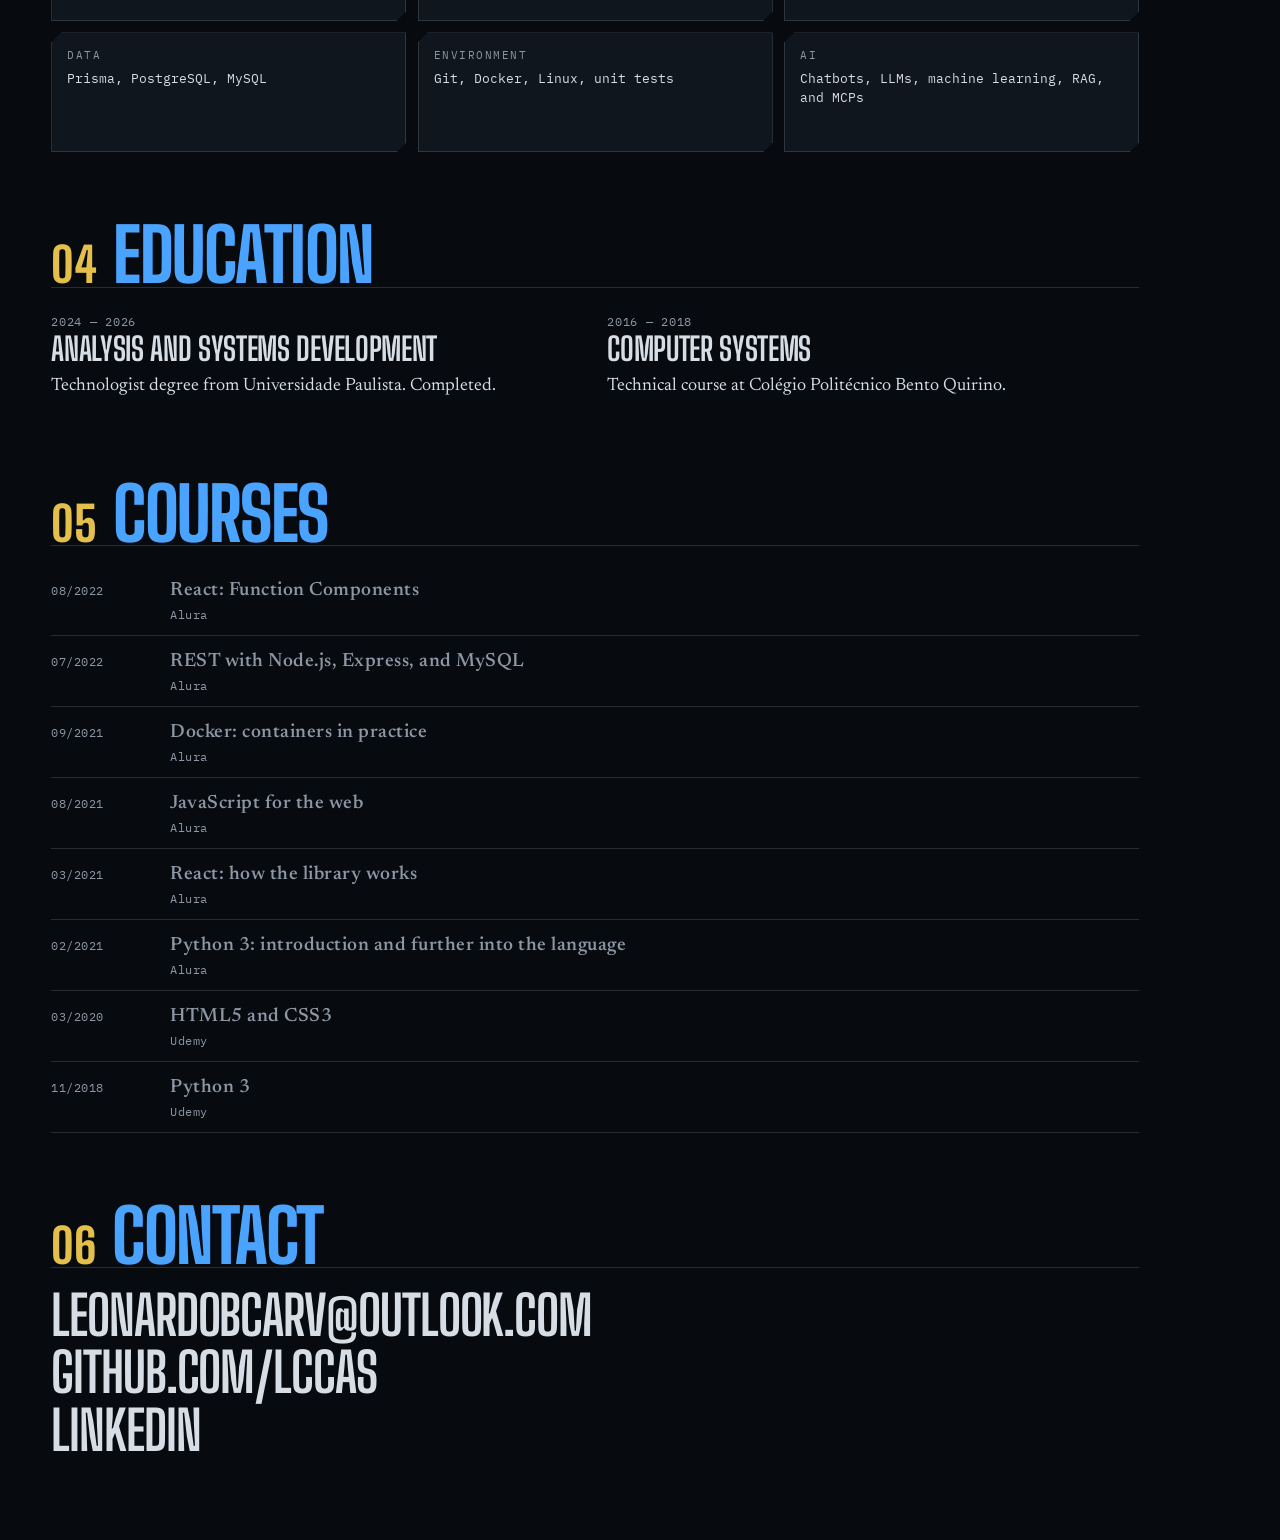
==== commit e929fc3a: "add download cv button" ====
--- a/index.html
+++ b/index.html
@@ -37,6 +37,7 @@
             <span>Leonardo</span>
             <span class="hit">Carvalho</span>
           </h1>
+          <a class="cv" href="images/CV-Leonardo-Carvalho-Geral-EN.pdf" download="CV-Leonardo-Carvalho-EN.pdf">Download CV</a>
         </div>
         <img class="portrait" src="images/leonardo.jpg" alt="Portrait of Leonardo Carvalho.">
       </div>
--- a/styles.css
+++ b/styles.css
@@ -141,6 +141,22 @@
 h1 span { display: block; }
 
 h1 .hit { color: var(--blue); }
+
+.cv {
+  display: inline-block;
+  margin-top: 1.15rem;
+  padding: 0.55rem 0.8rem;
+  border: 1px solid var(--yellow);
+  color: var(--yellow);
+  font-family: var(--mono);
+  font-size: 0.72rem;
+  letter-spacing: 0.12em;
+  line-height: 1.2;
+  text-transform: uppercase;
+  text-decoration: none;
+}
+
+.cv:hover { color: var(--ink); border-color: var(--ink); }
 
 .cover-head {
   display: grid;
